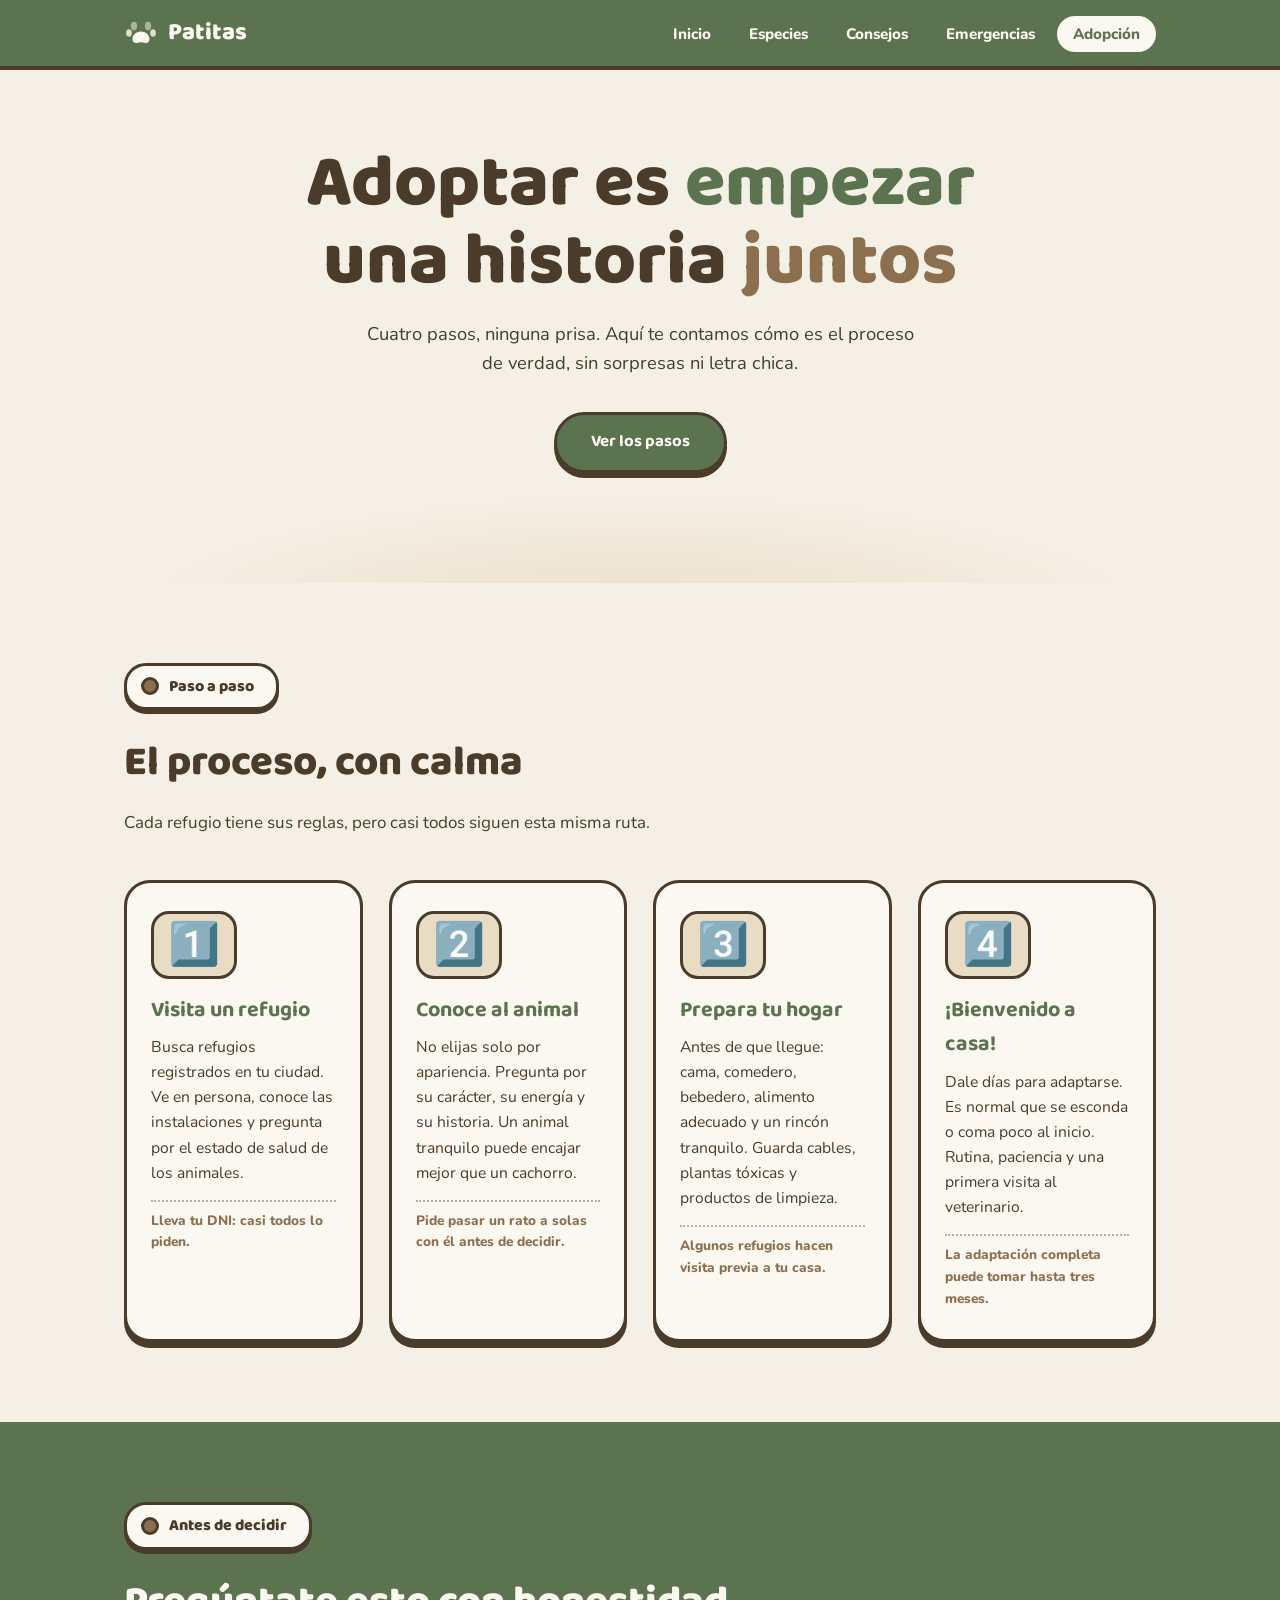
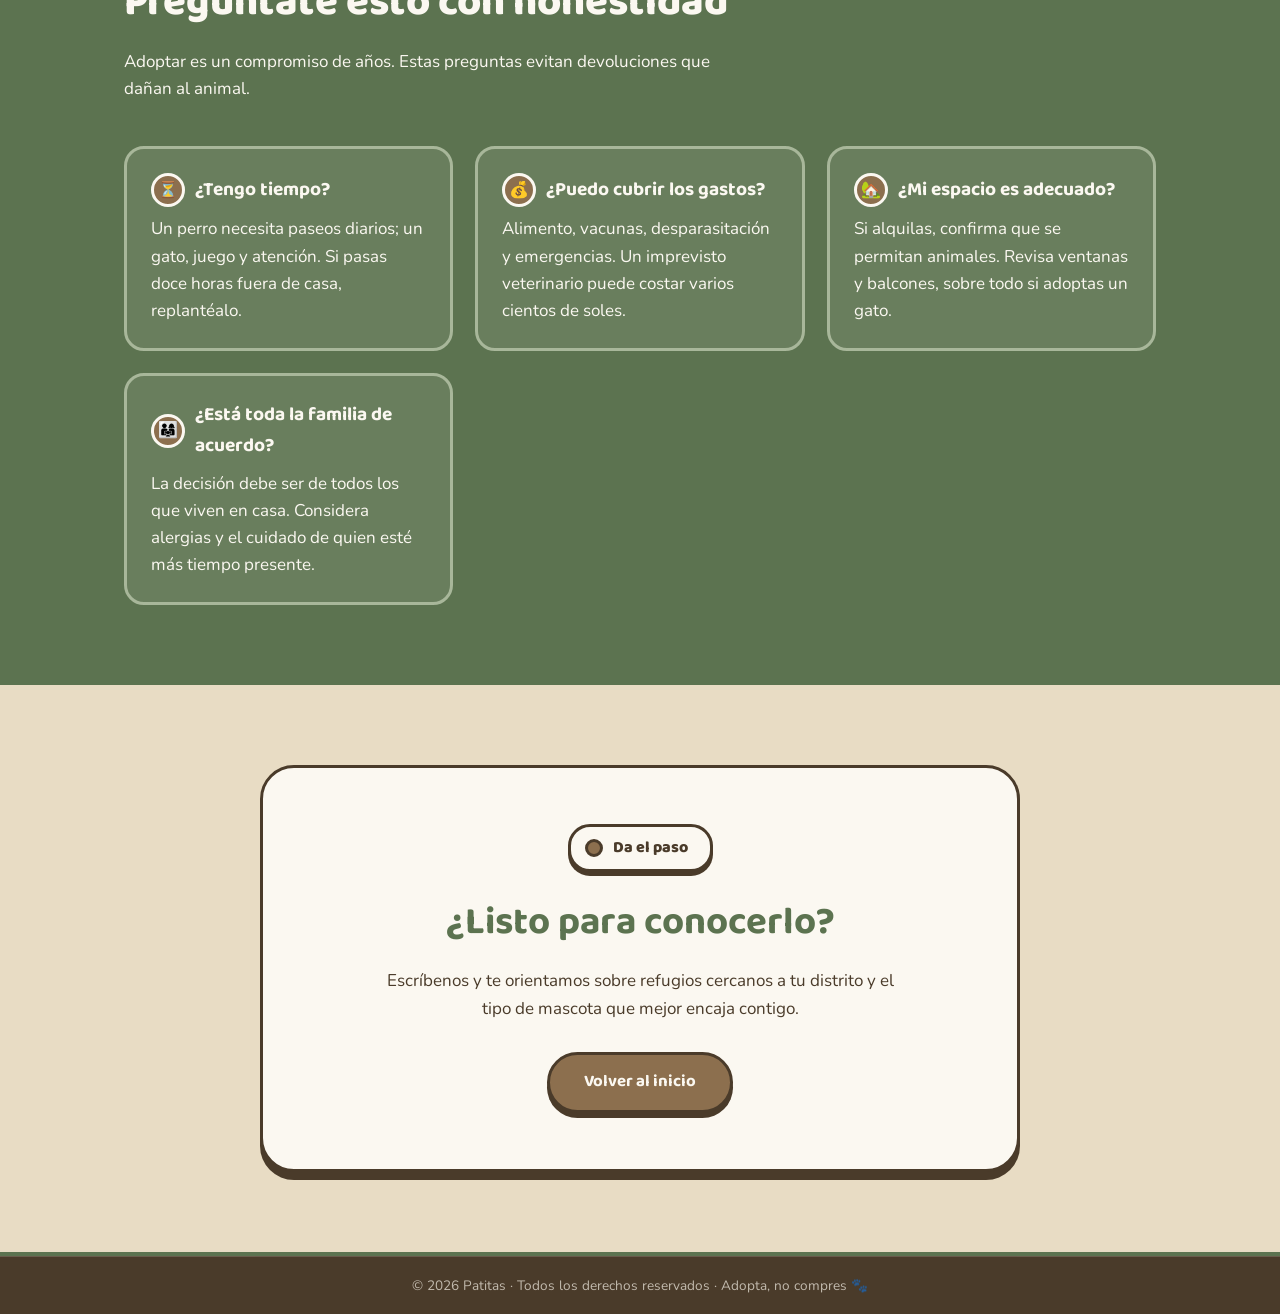
==== adopcion.html @ 48d46ee9 "feat: crear pagina de proceso de adopcion enlazada desde el inicio" ====
<!DOCTYPE html>
<html lang="es">
<head>
<meta charset="UTF-8">
<meta name="viewport" content="width=device-width, initial-scale=1.0">
<title>Cómo adoptar · Patitas</title>
<link rel="preconnect" href="https://fonts.googleapis.com">
<link rel="preconnect" href="https://fonts.gstatic.com" crossorigin>
<link href="https://fonts.googleapis.com/css2?family=Baloo+2:wght@500;700;800&family=Nunito:ital,wght@0,400;0,600;0,800;1,400&display=swap" rel="stylesheet">
<link rel="stylesheet" href="estilos.css">
</head>
<body>

<header>
  <nav class="nav" aria-label="Principal">
    <a class="logo" href="index.html">
      <svg viewBox="0 0 24 24" fill="none" aria-hidden="true">
        <ellipse cx="7" cy="7" rx="2.2" ry="3" fill="#A8B79A"/>
        <ellipse cx="17" cy="7" rx="2.2" ry="3" fill="#A8B79A"/>
        <ellipse cx="3.5" cy="12" rx="2" ry="2.6" fill="#E8DCC4"/>
        <ellipse cx="20.5" cy="12" rx="2" ry="2.6" fill="#E8DCC4"/>
        <path d="M12 11c3.5 0 6 2.6 6 5.4 0 2-1.6 3.1-3.3 2.6-1-.3-1.8-.5-2.7-.5s-1.7.2-2.7.5C7.6 19.5 6 18.4 6 16.4 6 13.6 8.5 11 12 11z" fill="#FBF8F1"/>
      </svg>
      Patitas
    </a>
    <ul>
      <li><a href="index.html#inicio">Inicio</a></li>
      <li><a href="index.html#especies">Especies</a></li>
      <li><a href="index.html#consejos">Consejos</a></li>
      <li><a href="index.html#emergencias">Emergencias</a></li>
      <li><a class="activo" href="adopcion.html">Adopción</a></li>
    </ul>
  </nav>
</header>

<main>

  <section class="hero">
    <h1>Adoptar es <span class="musgo">empezar</span> una historia <span class="tierra">juntos</span></h1>
    <p>Cuatro pasos, ninguna prisa. Aquí te contamos cómo es el proceso de verdad, sin sorpresas ni letra chica.</p>
    <a class="btn" href="#pasos">Ver los pasos</a>
  </section>

  <section id="pasos">
    <div class="contenedor">
      <span class="placa">Paso a paso</span>
      <h2 class="titulo-seccion">El proceso, con calma</h2>
      <p class="intro-seccion">Cada refugio tiene sus reglas, pero casi todos siguen esta misma ruta.</p>

      <div class="grid-especies">
        <article class="carta">
          <span class="emoji" aria-hidden="true">1️⃣</span>
          <h3>Visita un refugio</h3>
          <p>Busca refugios registrados en tu ciudad. Ve en persona, conoce las instalaciones y pregunta por el estado de salud de los animales.</p>
          <span class="dato">Lleva tu DNI: casi todos lo piden.</span>
        </article>

        <article class="carta">
          <span class="emoji" aria-hidden="true">2️⃣</span>
          <h3>Conoce al animal</h3>
          <p>No elijas solo por apariencia. Pregunta por su carácter, su energía y su historia. Un animal tranquilo puede encajar mejor que un cachorro.</p>
          <span class="dato">Pide pasar un rato a solas con él antes de decidir.</span>
        </article>

        <article class="carta">
          <span class="emoji" aria-hidden="true">3️⃣</span>
          <h3>Prepara tu hogar</h3>
          <p>Antes de que llegue: cama, comedero, bebedero, alimento adecuado y un rincón tranquilo. Guarda cables, plantas tóxicas y productos de limpieza.</p>
          <span class="dato">Algunos refugios hacen visita previa a tu casa.</span>
        </article>

        <article class="carta">
          <span class="emoji" aria-hidden="true">4️⃣</span>
          <h3>¡Bienvenido a casa!</h3>
          <p>Dale días para adaptarse. Es normal que se esconda o coma poco al inicio. Rutina, paciencia y una primera visita al veterinario.</p>
          <span class="dato">La adaptación completa puede tomar hasta tres meses.</span>
        </article>
      </div>
    </div>
  </section>

  <section class="fondo-musgo">
    <div class="contenedor">
      <span class="placa">Antes de decidir</span>
      <h2 class="titulo-seccion">Pregúntate esto con honestidad</h2>
      <p class="intro-seccion">Adoptar es un compromiso de años. Estas preguntas evitan devoluciones que dañan al animal.</p>

      <div class="lista-consejos">
        <article class="consejo">
          <h3><span class="icono" aria-hidden="true">⏳</span> ¿Tengo tiempo?</h3>
          <p>Un perro necesita paseos diarios; un gato, juego y atención. Si pasas doce horas fuera de casa, replantéalo.</p>
        </article>

        <article class="consejo">
          <h3><span class="icono" aria-hidden="true">💰</span> ¿Puedo cubrir los gastos?</h3>
          <p>Alimento, vacunas, desparasitación y emergencias. Un imprevisto veterinario puede costar varios cientos de soles.</p>
        </article>

        <article class="consejo">
          <h3><span class="icono" aria-hidden="true">🏡</span> ¿Mi espacio es adecuado?</h3>
          <p>Si alquilas, confirma que se permitan animales. Revisa ventanas y balcones, sobre todo si adoptas un gato.</p>
        </article>

        <article class="consejo">
          <h3><span class="icono" aria-hidden="true">👨‍👩‍👧</span> ¿Está toda la familia de acuerdo?</h3>
          <p>La decisión debe ser de todos los que viven en casa. Considera alergias y el cuidado de quien esté más tiempo presente.</p>
        </article>
      </div>
    </div>
  </section>

  <section class="adopcion">
    <div class="contenedor">
      <div class="caja-adopcion">
        <span class="placa">Da el paso</span>
        <h2>¿Listo para conocerlo?</h2>
        <p>Escríbenos y te orientamos sobre refugios cercanos a tu distrito y el tipo de mascota que mejor encaja contigo.</p>
        <a class="btn secundario" href="index.html#inicio">Volver al inicio</a>
      </div>
    </div>
  </section>

</main>

<footer>
  <div class="pie-legal">
    © 2026 Patitas · Todos los derechos reservados · Adopta, no compres 🐾
  </div>
</footer>

</body>
</html>
---- estilos.css ----
/* ============================================
   PATITAS · Hoja de estilos
   PALETA NATURAL
   Inspirada en tierra, bosque y arena:
   musgo, salvia, corteza, arena y lino.
   ============================================ */
:root{
  --lino:#F5F0E6;        /* fondo principal, papel natural */
  --arena:#E8DCC4;       /* fondo alterno, arena clara */
  --salvia:#A8B79A;      /* verde suave, detalles */
  --musgo:#5C7350;       /* verde bosque, acento principal */
  --corteza:#4A3B2A;     /* marrón oscuro, texto y bordes */
  --tierra:#8C6F4E;      /* marrón medio, acento cálido */
  --crema:#FBF8F1;       /* superficie de tarjetas */
  --radius-tag:22px;
}

*{margin:0;padding:0;box-sizing:border-box}

html{scroll-behavior:smooth}

body{
  font-family:'Nunito',sans-serif;
  background:var(--lino);
  color:var(--corteza);
  line-height:1.6;
  font-size:17px;
}

h1,h2,h3,.tag,.btn{font-family:'Baloo 2',cursive}

a{color:inherit}
a:focus-visible,button:focus-visible{
  outline:3px solid var(--tierra);
  outline-offset:3px;
  border-radius:6px;
}

.contenedor{max-width:1080px;margin:0 auto;padding:0 24px}

/* ============================================
   BARRA DE MENÚ
   ============================================ */
header{
  position:sticky;top:0;z-index:50;
  background:var(--musgo);
  border-bottom:4px solid var(--corteza);
}
.nav{
  display:flex;align-items:center;justify-content:space-between;
  flex-wrap:wrap;gap:10px;
  padding:14px 24px;max-width:1080px;margin:0 auto;
}
.logo{
  display:flex;align-items:center;gap:10px;
  font-family:'Baloo 2',cursive;font-weight:800;font-size:1.5rem;
  text-decoration:none;color:var(--crema);
}
.logo svg{width:34px;height:34px}
.nav ul{display:flex;gap:6px;list-style:none;flex-wrap:wrap}
.nav ul a{
  text-decoration:none;font-weight:800;font-size:.95rem;
  color:var(--crema);
  padding:8px 16px;border-radius:999px;
  transition:background .2s,color .2s;
}
.nav ul a:hover,
.nav ul a.activo{
  background:var(--crema);
  color:var(--musgo);
}

/* ============================================
   HERO
   ============================================ */
.hero{
  position:relative;
  padding:76px 24px 110px;
  text-align:center;
  background:
    radial-gradient(ellipse 60% 40% at 50% 110%, var(--arena) 0%, transparent 70%),
    var(--lino);
}
.hero h1{
  font-size:clamp(2.6rem,7vw,4.6rem);
  font-weight:800;line-height:1.05;
  max-width:780px;margin:0 auto 18px;
}
.hero h1 .musgo{color:var(--musgo)}
.hero h1 .tierra{color:var(--tierra)}
.hero p{
  max-width:560px;margin:0 auto 34px;
  font-size:1.15rem;
}
.btn{
  display:inline-block;
  background:var(--musgo);color:var(--crema);
  text-decoration:none;font-weight:700;font-size:1.05rem;
  padding:14px 34px;border-radius:999px;
  border:3px solid var(--corteza);
  box-shadow:0 5px 0 var(--corteza);
  transition:transform .15s, box-shadow .15s;
}
.btn:hover{transform:translateY(3px);box-shadow:0 2px 0 var(--corteza)}
.btn.secundario{background:var(--tierra)}

/* Franja de huellas */
.huellas{
  background:var(--corteza);
  color:var(--arena);
  padding:10px 0;
  font-family:'Baloo 2',cursive;font-weight:700;
  letter-spacing:.12em;
  white-space:nowrap;overflow:hidden;
}
.huellas span{display:inline-block;padding-left:100%;animation:marquesina 28s linear infinite}
@keyframes marquesina{to{transform:translateX(-100%)}}
@media (prefers-reduced-motion:reduce){
  .huellas span{animation:none;padding-left:0}
  html{scroll-behavior:auto}
}

/* ---------- Placa de sección ---------- */
.placa{
  position:relative;z-index:1;
  display:inline-flex;align-items:center;gap:10px;
  background:var(--crema);
  border:3px solid var(--corteza);
  border-radius:var(--radius-tag);
  padding:8px 22px 8px 14px;
  font-family:'Baloo 2',cursive;font-weight:800;font-size:1rem;
  color:var(--corteza);
  box-shadow:0 4px 0 var(--corteza);
  margin-bottom:20px;
}
.placa::before{
  content:"";
  width:12px;height:12px;border-radius:50%;
  border:3px solid var(--corteza);
  background:var(--tierra);
}

section{padding:80px 0}
.titulo-seccion{
  font-size:clamp(1.9rem,4vw,2.6rem);
  font-weight:800;margin-bottom:12px;
}
.intro-seccion{max-width:600px;margin-bottom:44px}

/* ============================================
   TARJETAS DE ESPECIES
   ============================================ */
.grid-especies{
  display:grid;grid-template-columns:repeat(auto-fit,minmax(230px,1fr));
  gap:26px;position:relative;z-index:1;
}
.carta{
  background:var(--crema);
  border:3px solid var(--corteza);
  border-radius:26px;
  padding:28px 24px;
  box-shadow:0 6px 0 var(--corteza);
  transition:transform .15s;
}
.carta:hover{transform:translateY(-4px)}
.carta .emoji{
  font-size:2.6rem;line-height:1;
  display:inline-block;margin-bottom:14px;
  background:var(--arena);
  border:3px solid var(--corteza);
  border-radius:18px;padding:10px 14px;
}
.carta h3{font-size:1.35rem;margin-bottom:8px;color:var(--musgo)}
.carta p{font-size:.98rem}
.carta .dato{
  margin-top:14px;display:inline-block;
  font-weight:800;font-size:.85rem;
  color:var(--tierra);
  border-top:2px dotted var(--salvia);
  padding-top:8px;
}

/* ============================================
   CONSEJOS (fondo verde musgo)
   ============================================ */
.fondo-musgo{background:var(--musgo);color:var(--crema)}
.lista-consejos{
  display:grid;grid-template-columns:repeat(auto-fit,minmax(280px,1fr));
  gap:22px;position:relative;z-index:1;
}
.consejo{
  background:rgba(251,248,241,.08);
  border:3px solid var(--salvia);
  border-radius:20px;
  padding:24px;
}
.consejo h3{
  display:flex;align-items:center;gap:10px;
  font-size:1.2rem;margin-bottom:8px;
}
.consejo h3 .icono{
  background:var(--tierra);
  border-radius:50%;
  width:34px;height:34px;flex:0 0 34px;
  display:grid;place-items:center;
  border:3px solid var(--crema);
  font-size:1rem;
}

/* ============================================
   ADOPCIÓN (fondo arena)
   ============================================ */
.adopcion{
  text-align:center;
  background:var(--arena);
}
.caja-adopcion{
  position:relative;z-index:1;
  background:var(--crema);
  border:3px solid var(--corteza);
  border-radius:34px;
  box-shadow:0 8px 0 var(--corteza);
  padding:56px 32px;
  max-width:760px;margin:0 auto;
}
.caja-adopcion h2{font-size:clamp(1.8rem,4vw,2.4rem);margin-bottom:14px;color:var(--musgo)}
.caja-adopcion p{max-width:520px;margin:0 auto 30px}
.pasos{
  display:flex;justify-content:center;gap:18px;flex-wrap:wrap;
  margin-bottom:34px;
}
.paso{
  background:var(--lino);
  border:2px dotted var(--corteza);
  border-radius:999px;
  padding:8px 18px;
  font-weight:800;font-size:.9rem;
}

/* ============================================
   PIE DE PÁGINA
   ============================================ */
footer{
  background:var(--corteza);color:var(--lino);
  border-top:4px solid var(--musgo);
}
.pie{
  max-width:1080px;margin:0 auto;
  padding:52px 24px 28px;
  display:grid;
  grid-template-columns:repeat(auto-fit,minmax(220px,1fr));
  gap:36px;
}
.pie .logo{color:var(--lino);margin-bottom:12px}
.pie p{font-size:.92rem;opacity:.85;max-width:280px}
.pie h4{
  font-family:'Baloo 2',cursive;font-weight:800;
  font-size:1.05rem;margin-bottom:14px;
  color:var(--salvia);
}
.pie ul{list-style:none}
.pie ul li{margin-bottom:10px}
.pie ul a{
  text-decoration:none;font-size:.95rem;opacity:.85;
  transition:opacity .2s;
}
.pie ul a:hover{opacity:1;text-decoration:underline}
.pie .contacto li{
  display:flex;align-items:center;gap:8px;
  font-size:.95rem;opacity:.85;
}
.pie-legal{
  border-top:1px solid rgba(245,240,230,.25);
  text-align:center;
  padding:18px 24px;
  font-size:.85rem;opacity:.7;
}


/* ============================================
   EMERGENCIAS
   Reutiliza .carta con acento tierra
   ============================================ */
.emergencias{background:var(--lino)}
.emergencia{border-left:10px solid var(--tierra)}
.emergencia h3{color:var(--tierra)}
.emergencia .emoji{background:var(--lino)}
.aviso{
  position:relative;z-index:1;
  margin-top:36px;
  background:var(--musgo);
  color:var(--crema);
  border:3px solid var(--corteza);
  border-radius:var(--radius-tag);
  box-shadow:0 5px 0 var(--corteza);
  padding:16px 24px;
  font-weight:700;
  text-align:center;
}
/* ============================================
   RESPONSIVE
   ============================================ */
@media (max-width:640px){
  .nav{justify-content:center}
  .nav ul{justify-content:center}
  .hero{padding:52px 20px 80px}
  section{padding:60px 0}
}
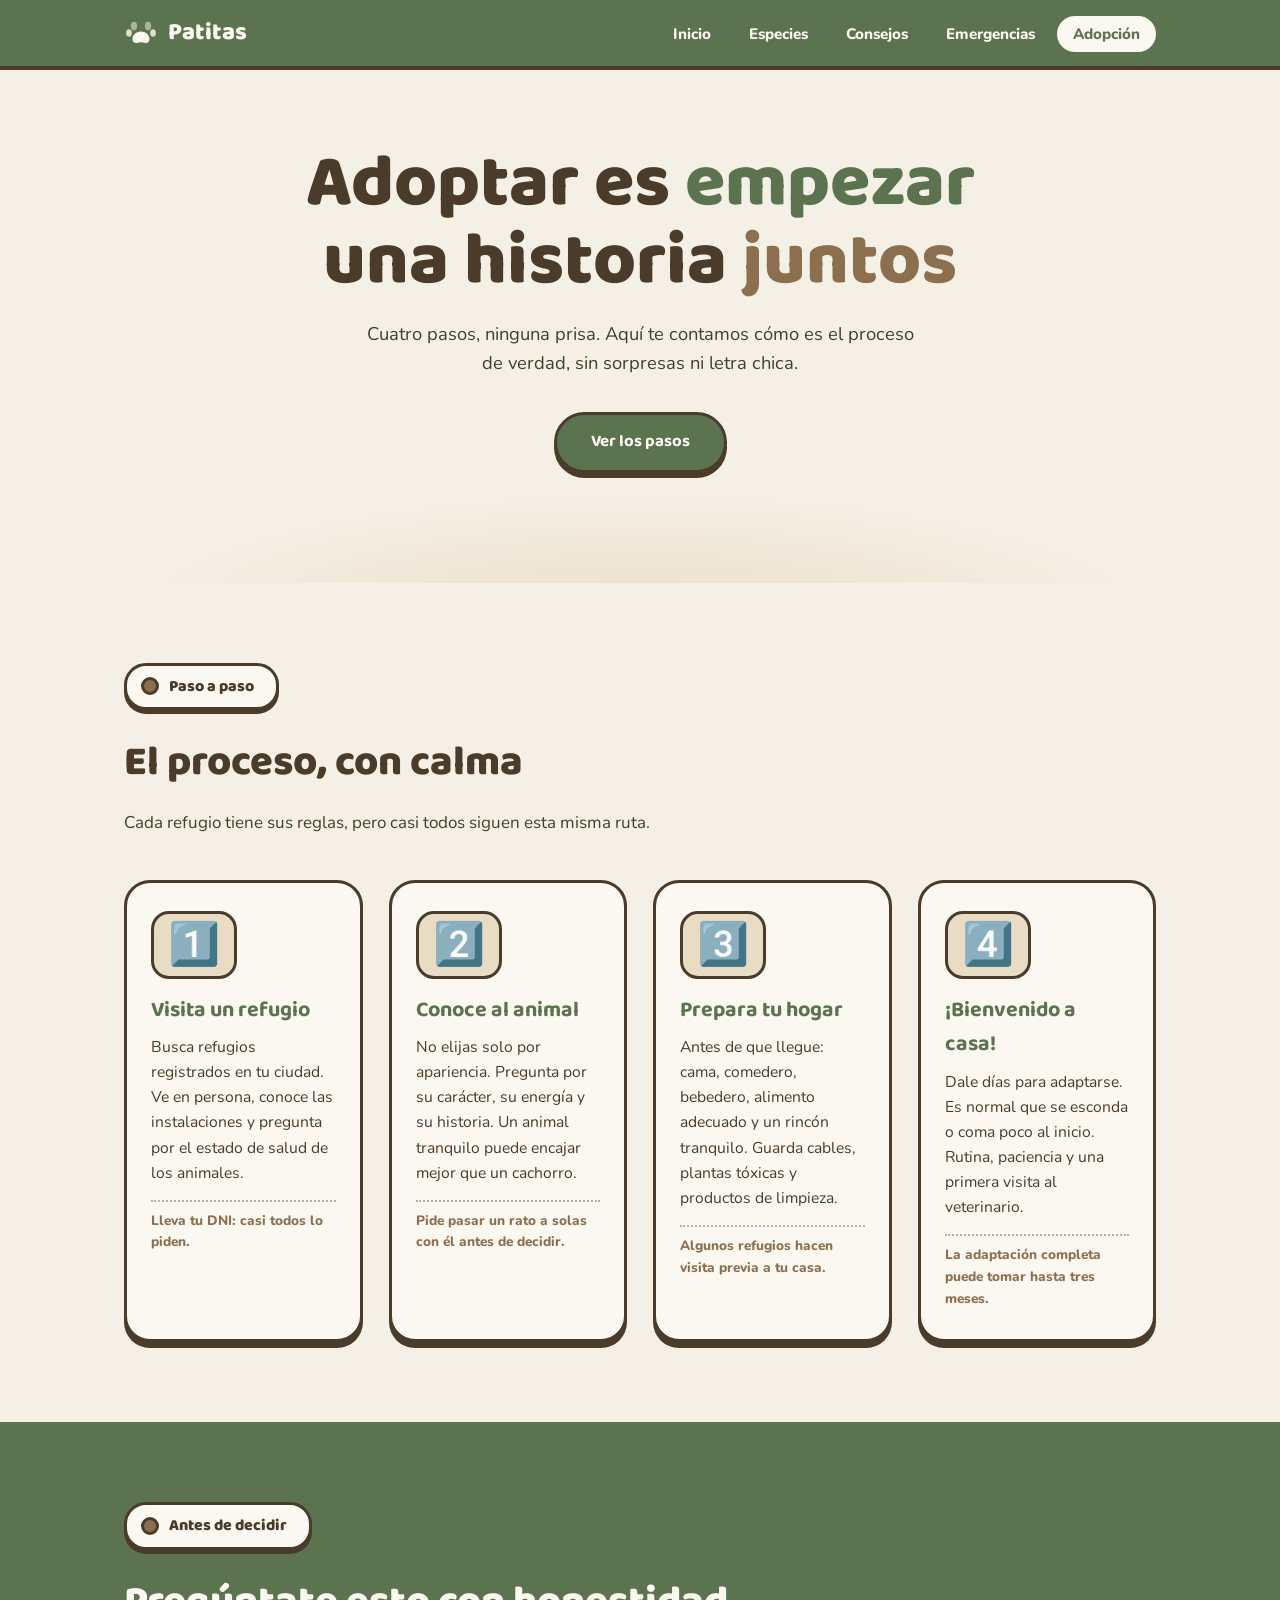
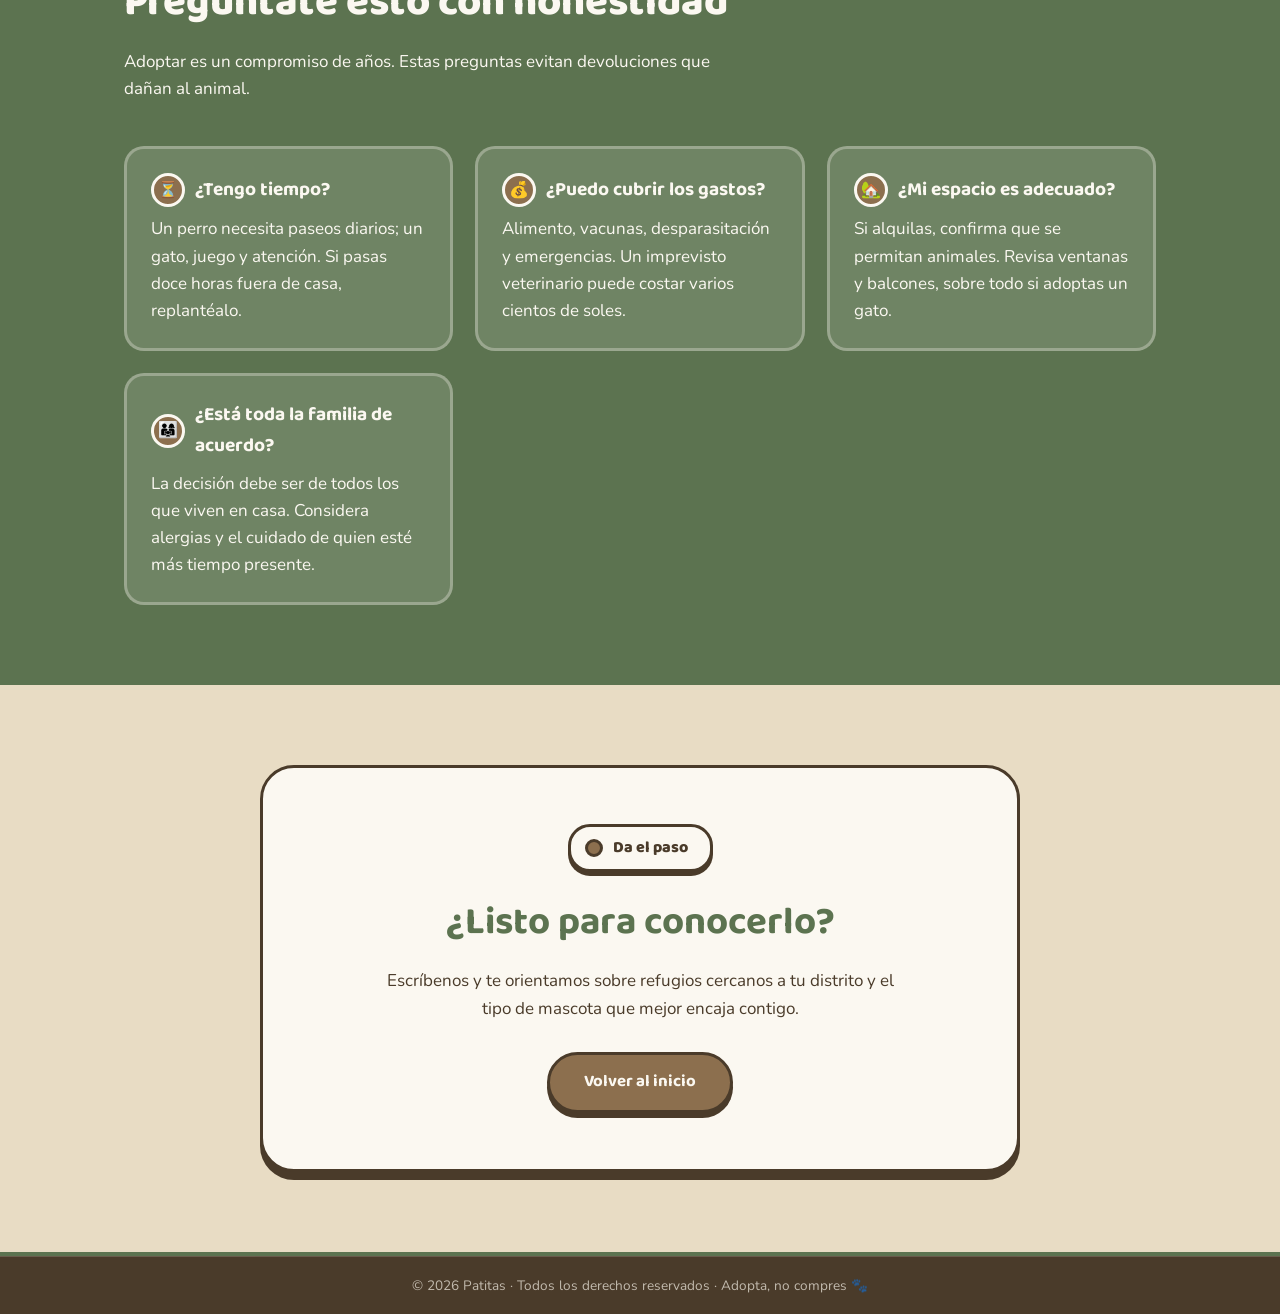
==== commit aa911d12: "La mejora de yair" ====
--- a/adopcion.html
+++ b/adopcion.html
@@ -3,6 +3,8 @@
 <head>
 <meta charset="UTF-8">
 <meta name="viewport" content="width=device-width, initial-scale=1.0">
+<meta name="description" content="Conoce los pasos reales para adoptar a tu nueva mascota. En Patitas te guiamos en todo el proceso de adopción, sin prisas.">
+<meta name="theme-color" content="#5C7350">
 <title>Cómo adoptar · Patitas</title>
 <link rel="preconnect" href="https://fonts.googleapis.com">
 <link rel="preconnect" href="https://fonts.gstatic.com" crossorigin>
@@ -12,8 +14,8 @@
 <body>
 
 <header>
-  <nav class="nav" aria-label="Principal">
-    <a class="logo" href="index.html">
+  <nav class="nav" aria-label="Navegación Principal">
+    <a class="logo" href="index.html" aria-label="Volver al inicio de Patitas">
       <svg viewBox="0 0 24 24" fill="none" aria-hidden="true">
         <ellipse cx="7" cy="7" rx="2.2" ry="3" fill="#A8B79A"/>
         <ellipse cx="17" cy="7" rx="2.2" ry="3" fill="#A8B79A"/>
--- a/estilos.css
+++ b/estilos.css
@@ -1,308 +1,317 @@
 /* ============================================
    PATITAS · Hoja de estilos
    PALETA NATURAL
-   Inspirada en tierra, bosque y arena:
-   musgo, salvia, corteza, arena y lino.
-   ============================================ */
-:root{
-  --lino:#F5F0E6;        /* fondo principal, papel natural */
-  --arena:#E8DCC4;       /* fondo alterno, arena clara */
-  --salvia:#A8B79A;      /* verde suave, detalles */
-  --musgo:#5C7350;       /* verde bosque, acento principal */
-  --corteza:#4A3B2A;     /* marrón oscuro, texto y bordes */
-  --tierra:#8C6F4E;      /* marrón medio, acento cálido */
-  --crema:#FBF8F1;       /* superficie de tarjetas */
-  --radius-tag:22px;
-}
-
-*{margin:0;padding:0;box-sizing:border-box}
-
-html{scroll-behavior:smooth}
-
-body{
-  font-family:'Nunito',sans-serif;
-  background:var(--lino);
-  color:var(--corteza);
-  line-height:1.6;
-  font-size:17px;
-}
-
-h1,h2,h3,.tag,.btn{font-family:'Baloo 2',cursive}
-
-a{color:inherit}
-a:focus-visible,button:focus-visible{
-  outline:3px solid var(--tierra);
-  outline-offset:3px;
-  border-radius:6px;
-}
-
-.contenedor{max-width:1080px;margin:0 auto;padding:0 24px}
+   ============================================ */
+:root {
+  --lino: #F5F0E6;        
+  --arena: #E8DCC4;       
+  --salvia: #A8B79A;      
+  --musgo: #5C7350;       
+  --corteza: #4A3B2A;     
+  --tierra: #8C6F4E;      
+  --crema: #FBF8F1;       
+  --radius-tag: 22px;
+}
+
+/* ============================================
+   🔥 NUEVO: MODO OSCURO AUTOMÁTICO
+   ============================================ */
+@media (prefers-color-scheme: dark) {
+  :root {
+    --lino: #1C1A17;        /* Fondo principal oscuro */
+    --arena: #2A2621;       /* Fondo alterno oscuro */
+    --salvia: #68755D;      /* Verde suave atenuado */
+    --musgo: #7A966B;       /* Verde bosque más brillante para legibilidad */
+    --corteza: #E8DCC4;     /* Texto claro (invirtiendo la corteza original) */
+    --tierra: #B89771;      /* Marrón claro cálido */
+    --crema: #24211D;       /* Superficie de tarjetas oscura */
+  }
+}
+
+* { margin: 0; padding: 0; box-sizing: border-box; }
+
+html { 
+  scroll-behavior: smooth; 
+  /* 🔥 NUEVO: Evita que el menú sticky tape los títulos al hacer clic en los enlaces */
+  scroll-padding-top: 80px; 
+}
+
+body {
+  font-family: 'Nunito', sans-serif;
+  background: var(--lino);
+  color: var(--corteza);
+  line-height: 1.6;
+  font-size: 17px;
+  transition: background 0.3s ease, color 0.3s ease; /* Transición suave para modo oscuro */
+}
+
+h1, h2, h3, .tag, .btn { font-family: 'Baloo 2', cursive; }
+
+a { color: inherit; }
+a:focus-visible, button:focus-visible {
+  outline: 3px solid var(--tierra);
+  outline-offset: 3px;
+  border-radius: 6px;
+}
+
+.contenedor { max-width: 1080px; margin: 0 auto; padding: 0 24px; }
 
 /* ============================================
    BARRA DE MENÚ
    ============================================ */
-header{
-  position:sticky;top:0;z-index:50;
-  background:var(--musgo);
-  border-bottom:4px solid var(--corteza);
-}
-.nav{
-  display:flex;align-items:center;justify-content:space-between;
-  flex-wrap:wrap;gap:10px;
-  padding:14px 24px;max-width:1080px;margin:0 auto;
-}
-.logo{
-  display:flex;align-items:center;gap:10px;
-  font-family:'Baloo 2',cursive;font-weight:800;font-size:1.5rem;
-  text-decoration:none;color:var(--crema);
-}
-.logo svg{width:34px;height:34px}
-.nav ul{display:flex;gap:6px;list-style:none;flex-wrap:wrap}
-.nav ul a{
-  text-decoration:none;font-weight:800;font-size:.95rem;
-  color:var(--crema);
-  padding:8px 16px;border-radius:999px;
-  transition:background .2s,color .2s;
+header {
+  position: sticky; top: 0; z-index: 50;
+  background: var(--musgo);
+  border-bottom: 4px solid var(--corteza);
+}
+.nav {
+  display: flex; align-items: center; justify-content: space-between;
+  flex-wrap: wrap; gap: 10px;
+  padding: 14px 24px; max-width: 1080px; margin: 0 auto;
+}
+.logo {
+  display: flex; align-items: center; gap: 10px;
+  font-family: 'Baloo 2', cursive; font-weight: 800; font-size: 1.5rem;
+  text-decoration: none; color: #FBF8F1; /* Mantenemos color fijo en el header oscuro */
+}
+.logo svg { width: 34px; height: 34px; }
+.nav ul { display: flex; gap: 6px; list-style: none; flex-wrap: wrap; }
+.nav ul a {
+  text-decoration: none; font-weight: 800; font-size: .95rem;
+  color: #FBF8F1;
+  padding: 8px 16px; border-radius: 999px;
+  transition: background .2s, color .2s;
 }
 .nav ul a:hover,
-.nav ul a.activo{
-  background:var(--crema);
-  color:var(--musgo);
+.nav ul a.activo {
+  background: #FBF8F1;
+  color: var(--musgo);
 }
 
 /* ============================================
    HERO
    ============================================ */
-.hero{
-  position:relative;
-  padding:76px 24px 110px;
-  text-align:center;
-  background:
-    radial-gradient(ellipse 60% 40% at 50% 110%, var(--arena) 0%, transparent 70%),
-    var(--lino);
-}
-.hero h1{
-  font-size:clamp(2.6rem,7vw,4.6rem);
-  font-weight:800;line-height:1.05;
-  max-width:780px;margin:0 auto 18px;
-}
-.hero h1 .musgo{color:var(--musgo)}
-.hero h1 .tierra{color:var(--tierra)}
-.hero p{
-  max-width:560px;margin:0 auto 34px;
-  font-size:1.15rem;
-}
-.btn{
-  display:inline-block;
-  background:var(--musgo);color:var(--crema);
-  text-decoration:none;font-weight:700;font-size:1.05rem;
-  padding:14px 34px;border-radius:999px;
-  border:3px solid var(--corteza);
-  box-shadow:0 5px 0 var(--corteza);
-  transition:transform .15s, box-shadow .15s;
-}
-.btn:hover{transform:translateY(3px);box-shadow:0 2px 0 var(--corteza)}
-.btn.secundario{background:var(--tierra)}
+.hero {
+  position: relative;
+  padding: 76px 24px 110px;
+  text-align: center;
+  background: radial-gradient(ellipse 60% 40% at 50% 110%, var(--arena) 0%, transparent 70%), var(--lino);
+}
+.hero h1 {
+  font-size: clamp(2.6rem, 7vw, 4.6rem);
+  font-weight: 800; line-height: 1.05;
+  max-width: 780px; margin: 0 auto 18px;
+}
+.hero h1 .musgo { color: var(--musgo); }
+.hero h1 .tierra { color: var(--tierra); }
+.hero p {
+  max-width: 560px; margin: 0 auto 34px;
+  font-size: 1.15rem;
+}
+.btn {
+  display: inline-block;
+  background: var(--musgo); color: #FBF8F1;
+  text-decoration: none; font-weight: 700; font-size: 1.05rem;
+  padding: 14px 34px; border-radius: 999px;
+  border: 3px solid var(--corteza);
+  box-shadow: 0 5px 0 var(--corteza);
+  transition: transform .15s, box-shadow .15s;
+}
+.btn:hover { transform: translateY(3px); box-shadow: 0 2px 0 var(--corteza); }
+.btn.secundario { background: var(--tierra); }
 
 /* Franja de huellas */
-.huellas{
-  background:var(--corteza);
-  color:var(--arena);
-  padding:10px 0;
-  font-family:'Baloo 2',cursive;font-weight:700;
-  letter-spacing:.12em;
-  white-space:nowrap;overflow:hidden;
-}
-.huellas span{display:inline-block;padding-left:100%;animation:marquesina 28s linear infinite}
-@keyframes marquesina{to{transform:translateX(-100%)}}
-@media (prefers-reduced-motion:reduce){
-  .huellas span{animation:none;padding-left:0}
-  html{scroll-behavior:auto}
+.huellas {
+  background: var(--corteza);
+  color: var(--arena);
+  padding: 10px 0;
+  font-family: 'Baloo 2', cursive; font-weight: 700;
+  letter-spacing: .12em;
+  white-space: nowrap; overflow: hidden;
+}
+.huellas span { display: inline-block; padding-left: 100%; animation: marquesina 28s linear infinite; }
+@keyframes marquesina { to { transform: translateX(-100%); } }
+@media (prefers-reduced-motion: reduce) {
+  .huellas span { animation: none; padding-left: 0; }
+  html { scroll-behavior: auto; }
 }
 
 /* ---------- Placa de sección ---------- */
-.placa{
-  position:relative;z-index:1;
-  display:inline-flex;align-items:center;gap:10px;
-  background:var(--crema);
-  border:3px solid var(--corteza);
-  border-radius:var(--radius-tag);
-  padding:8px 22px 8px 14px;
-  font-family:'Baloo 2',cursive;font-weight:800;font-size:1rem;
-  color:var(--corteza);
-  box-shadow:0 4px 0 var(--corteza);
-  margin-bottom:20px;
-}
-.placa::before{
-  content:"";
-  width:12px;height:12px;border-radius:50%;
-  border:3px solid var(--corteza);
-  background:var(--tierra);
-}
-
-section{padding:80px 0}
-.titulo-seccion{
-  font-size:clamp(1.9rem,4vw,2.6rem);
-  font-weight:800;margin-bottom:12px;
-}
-.intro-seccion{max-width:600px;margin-bottom:44px}
+.placa {
+  position: relative; z-index: 1;
+  display: inline-flex; align-items: center; gap: 10px;
+  background: var(--crema);
+  border: 3px solid var(--corteza);
+  border-radius: var(--radius-tag);
+  padding: 8px 22px 8px 14px;
+  font-family: 'Baloo 2', cursive; font-weight: 800; font-size: 1rem;
+  color: var(--corteza);
+  box-shadow: 0 4px 0 var(--corteza);
+  margin-bottom: 20px;
+}
+.placa::before {
+  content: "";
+  width: 12px; height: 12px; border-radius: 50%;
+  border: 3px solid var(--corteza);
+  background: var(--tierra);
+}
+
+section { padding: 80px 0; }
+.titulo-seccion { font-size: clamp(1.9rem, 4vw, 2.6rem); font-weight: 800; margin-bottom: 12px; }
+.intro-seccion { max-width: 600px; margin-bottom: 44px; }
 
 /* ============================================
    TARJETAS DE ESPECIES
    ============================================ */
-.grid-especies{
-  display:grid;grid-template-columns:repeat(auto-fit,minmax(230px,1fr));
-  gap:26px;position:relative;z-index:1;
-}
-.carta{
-  background:var(--crema);
-  border:3px solid var(--corteza);
-  border-radius:26px;
-  padding:28px 24px;
-  box-shadow:0 6px 0 var(--corteza);
-  transition:transform .15s;
-}
-.carta:hover{transform:translateY(-4px)}
-.carta .emoji{
-  font-size:2.6rem;line-height:1;
-  display:inline-block;margin-bottom:14px;
-  background:var(--arena);
-  border:3px solid var(--corteza);
-  border-radius:18px;padding:10px 14px;
-}
-.carta h3{font-size:1.35rem;margin-bottom:8px;color:var(--musgo)}
-.carta p{font-size:.98rem}
-.carta .dato{
-  margin-top:14px;display:inline-block;
-  font-weight:800;font-size:.85rem;
-  color:var(--tierra);
-  border-top:2px dotted var(--salvia);
-  padding-top:8px;
+.grid-especies {
+  display: grid; grid-template-columns: repeat(auto-fit, minmax(230px, 1fr));
+  gap: 26px; position: relative; z-index: 1;
+}
+.carta {
+  background: var(--crema);
+  border: 3px solid var(--corteza);
+  border-radius: 26px;
+  padding: 28px 24px;
+  box-shadow: 0 6px 0 var(--corteza);
+  transition: transform .15s;
+}
+.carta:hover { transform: translateY(-4px); }
+.carta .emoji {
+  font-size: 2.6rem; line-height: 1;
+  display: inline-block; margin-bottom: 14px;
+  background: var(--arena);
+  border: 3px solid var(--corteza);
+  border-radius: 18px; padding: 10px 14px;
+}
+.carta h3 { font-size: 1.35rem; margin-bottom: 8px; color: var(--musgo); }
+.carta p { font-size: .98rem; }
+.carta .dato {
+  margin-top: 14px; display: inline-block;
+  font-weight: 800; font-size: .85rem;
+  color: var(--tierra);
+  border-top: 2px dotted var(--salvia);
+  padding-top: 8px;
 }
 
 /* ============================================
    CONSEJOS (fondo verde musgo)
    ============================================ */
-.fondo-musgo{background:var(--musgo);color:var(--crema)}
-.lista-consejos{
-  display:grid;grid-template-columns:repeat(auto-fit,minmax(280px,1fr));
-  gap:22px;position:relative;z-index:1;
-}
-.consejo{
-  background:rgba(251,248,241,.08);
-  border:3px solid var(--salvia);
-  border-radius:20px;
-  padding:24px;
-}
-.consejo h3{
-  display:flex;align-items:center;gap:10px;
-  font-size:1.2rem;margin-bottom:8px;
-}
-.consejo h3 .icono{
-  background:var(--tierra);
-  border-radius:50%;
-  width:34px;height:34px;flex:0 0 34px;
-  display:grid;place-items:center;
-  border:3px solid var(--crema);
-  font-size:1rem;
+.fondo-musgo { background: var(--musgo); color: #FBF8F1; } /* Forzado claro para legibilidad */
+.lista-consejos {
+  display: grid; grid-template-columns: repeat(auto-fit, minmax(280px, 1fr));
+  gap: 22px; position: relative; z-index: 1;
+}
+.consejo {
+  background: rgba(251, 248, 241, .12);
+  border: 3px solid rgba(251, 248, 241, .3);
+  border-radius: 20px;
+  padding: 24px;
+}
+.consejo h3 {
+  display: flex; align-items: center; gap: 10px;
+  font-size: 1.2rem; margin-bottom: 8px;
+}
+.consejo h3 .icono {
+  background: var(--tierra);
+  border-radius: 50%;
+  width: 34px; height: 34px; flex: 0 0 34px;
+  display: grid; place-items: center;
+  border: 3px solid #FBF8F1;
+  font-size: 1rem;
 }
 
 /* ============================================
    ADOPCIÓN (fondo arena)
    ============================================ */
-.adopcion{
-  text-align:center;
-  background:var(--arena);
-}
-.caja-adopcion{
-  position:relative;z-index:1;
-  background:var(--crema);
-  border:3px solid var(--corteza);
-  border-radius:34px;
-  box-shadow:0 8px 0 var(--corteza);
-  padding:56px 32px;
-  max-width:760px;margin:0 auto;
-}
-.caja-adopcion h2{font-size:clamp(1.8rem,4vw,2.4rem);margin-bottom:14px;color:var(--musgo)}
-.caja-adopcion p{max-width:520px;margin:0 auto 30px}
-.pasos{
-  display:flex;justify-content:center;gap:18px;flex-wrap:wrap;
-  margin-bottom:34px;
-}
-.paso{
-  background:var(--lino);
-  border:2px dotted var(--corteza);
-  border-radius:999px;
-  padding:8px 18px;
-  font-weight:800;font-size:.9rem;
+.adopcion { text-align: center; background: var(--arena); }
+.caja-adopcion {
+  position: relative; z-index: 1;
+  background: var(--crema);
+  border: 3px solid var(--corteza);
+  border-radius: 34px;
+  box-shadow: 0 8px 0 var(--corteza);
+  padding: 56px 32px;
+  max-width: 760px; margin: 0 auto;
+}
+.caja-adopcion h2 { font-size: clamp(1.8rem, 4vw, 2.4rem); margin-bottom: 14px; color: var(--musgo); }
+.caja-adopcion p { max-width: 520px; margin: 0 auto 30px; }
+.pasos {
+  display: flex; justify-content: center; gap: 18px; flex-wrap: wrap;
+  margin-bottom: 34px;
+}
+.paso {
+  background: var(--lino);
+  border: 2px dotted var(--corteza);
+  border-radius: 999px;
+  padding: 8px 18px;
+  font-weight: 800; font-size: .9rem;
 }
 
 /* ============================================
    PIE DE PÁGINA
    ============================================ */
-footer{
-  background:var(--corteza);color:var(--lino);
-  border-top:4px solid var(--musgo);
-}
-.pie{
-  max-width:1080px;margin:0 auto;
-  padding:52px 24px 28px;
-  display:grid;
-  grid-template-columns:repeat(auto-fit,minmax(220px,1fr));
-  gap:36px;
-}
-.pie .logo{color:var(--lino);margin-bottom:12px}
-.pie p{font-size:.92rem;opacity:.85;max-width:280px}
-.pie h4{
-  font-family:'Baloo 2',cursive;font-weight:800;
-  font-size:1.05rem;margin-bottom:14px;
-  color:var(--salvia);
-}
-.pie ul{list-style:none}
-.pie ul li{margin-bottom:10px}
-.pie ul a{
-  text-decoration:none;font-size:.95rem;opacity:.85;
-  transition:opacity .2s;
-}
-.pie ul a:hover{opacity:1;text-decoration:underline}
-.pie .contacto li{
-  display:flex;align-items:center;gap:8px;
-  font-size:.95rem;opacity:.85;
-}
-.pie-legal{
-  border-top:1px solid rgba(245,240,230,.25);
-  text-align:center;
-  padding:18px 24px;
-  font-size:.85rem;opacity:.7;
-}
-
+footer {
+  background: var(--corteza); color: var(--lino); /* Color invertido base */
+  border-top: 4px solid var(--musgo);
+}
+.pie {
+  max-width: 1080px; margin: 0 auto;
+  padding: 52px 24px 28px;
+  display: grid;
+  grid-template-columns: repeat(auto-fit, minmax(220px, 1fr));
+  gap: 36px;
+}
+.pie .logo { color: var(--lino); margin-bottom: 12px; }
+.pie p { font-size: .92rem; opacity: .85; max-width: 280px; }
+.pie h4 {
+  font-family: 'Baloo 2', cursive; font-weight: 800;
+  font-size: 1.05rem; margin-bottom: 14px;
+  color: var(--salvia);
+}
+.pie ul { list-style: none; }
+.pie ul li { margin-bottom: 10px; }
+.pie ul a {
+  text-decoration: none; font-size: .95rem; opacity: .85;
+  transition: opacity .2s;
+}
+.pie ul a:hover { opacity: 1; text-decoration: underline; }
+.pie .contacto li {
+  display: flex; align-items: center; gap: 8px;
+  font-size: .95rem; opacity: .85;
+}
+.pie-legal {
+  border-top: 1px solid rgba(245, 240, 230, .25);
+  text-align: center;
+  padding: 18px 24px;
+  font-size: .85rem; opacity: .7;
+}
 
 /* ============================================
    EMERGENCIAS
-   Reutiliza .carta con acento tierra
-   ============================================ */
-.emergencias{background:var(--lino)}
-.emergencia{border-left:10px solid var(--tierra)}
-.emergencia h3{color:var(--tierra)}
-.emergencia .emoji{background:var(--lino)}
-.aviso{
-  position:relative;z-index:1;
-  margin-top:36px;
-  background:var(--musgo);
-  color:var(--crema);
-  border:3px solid var(--corteza);
-  border-radius:var(--radius-tag);
-  box-shadow:0 5px 0 var(--corteza);
-  padding:16px 24px;
-  font-weight:700;
-  text-align:center;
-}
+   ============================================ */
+.emergencias { background: var(--lino); }
+.emergencia { border-left: 10px solid var(--tierra); }
+.emergencia h3 { color: var(--tierra); }
+.emergencia .emoji { background: var(--lino); }
+.aviso {
+  position: relative; z-index: 1;
+  margin-top: 36px;
+  background: var(--musgo);
+  color: #FBF8F1;
+  border: 3px solid var(--corteza);
+  border-radius: var(--radius-tag);
+  box-shadow: 0 5px 0 var(--corteza);
+  padding: 16px 24px;
+  font-weight: 700;
+  text-align: center;
+}
+
 /* ============================================
    RESPONSIVE
    ============================================ */
-@media (max-width:640px){
-  .nav{justify-content:center}
-  .nav ul{justify-content:center}
-  .hero{padding:52px 20px 80px}
-  section{padding:60px 0}
+@media (max-width: 640px) {
+  .nav { justify-content: center; }
+  .nav ul { justify-content: center; }
+  .hero { padding: 52px 20px 80px; }
+  section { padding: 60px 0; }
 }
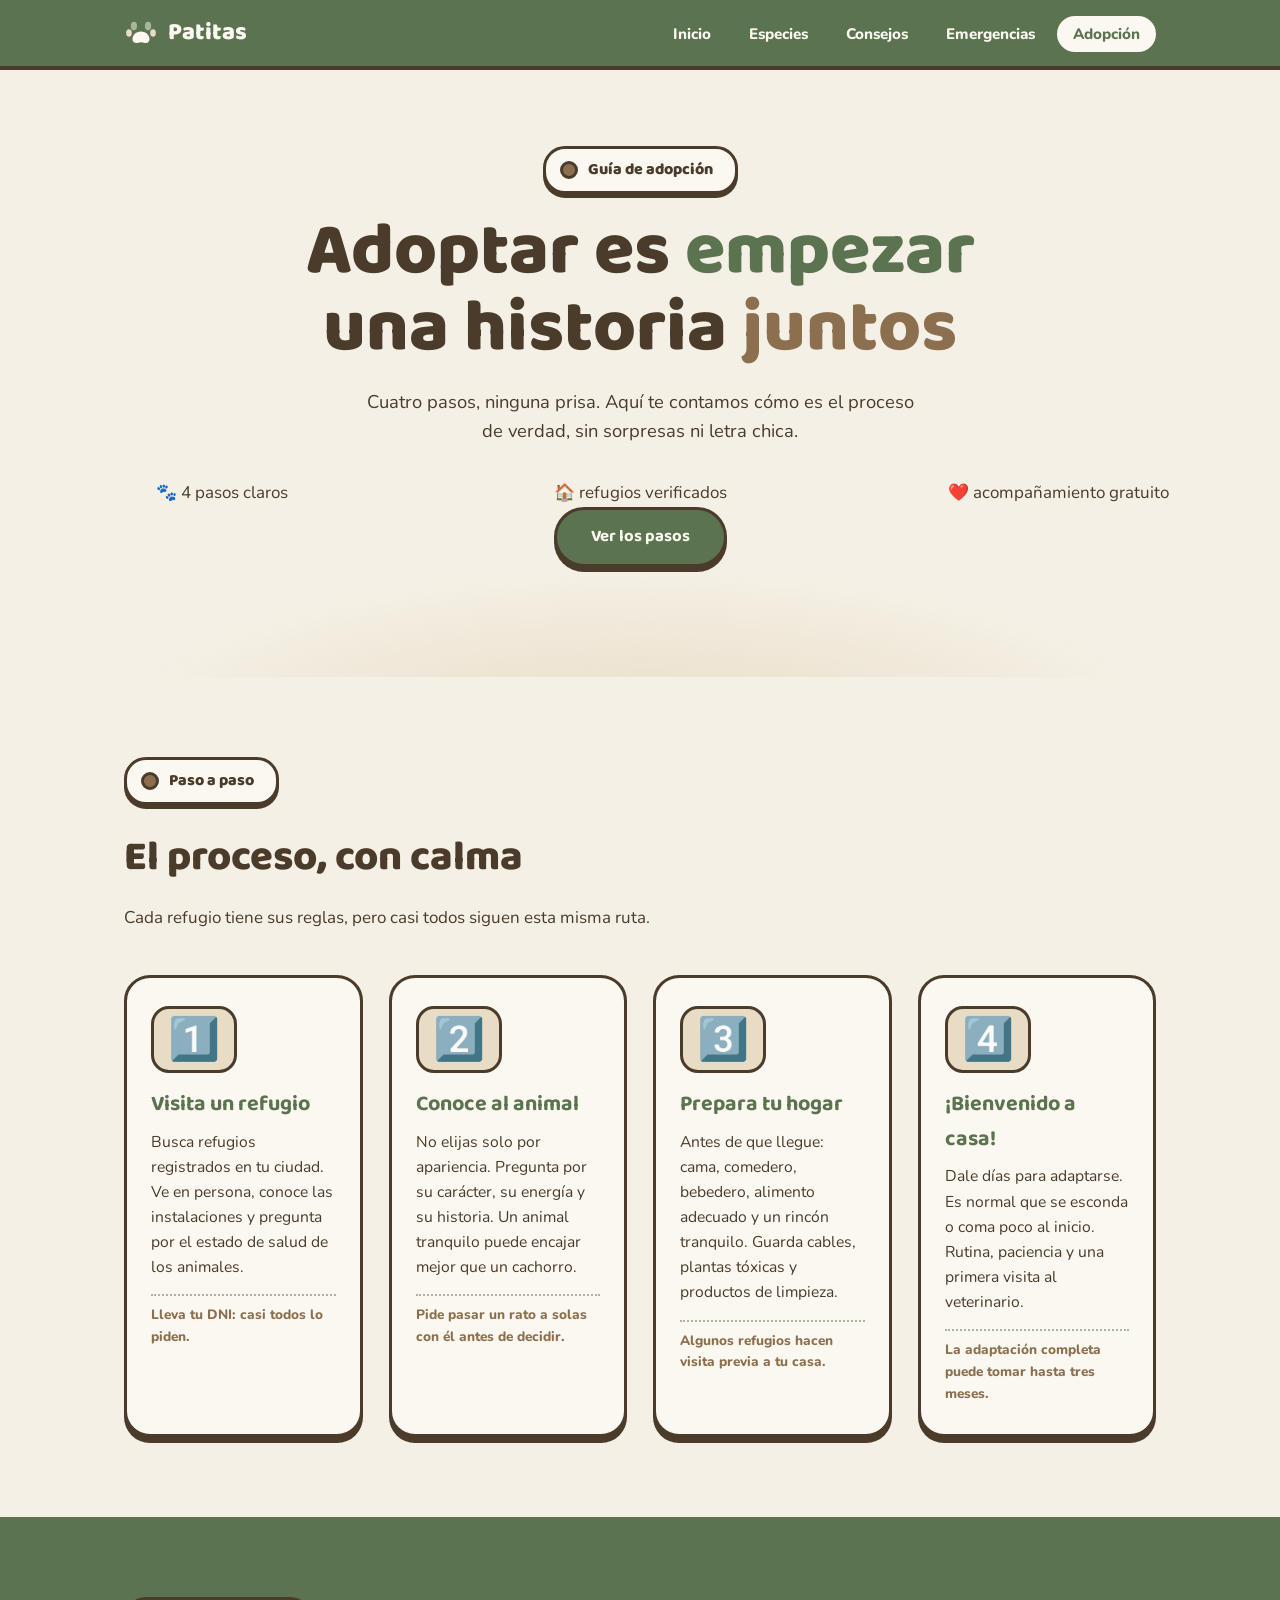
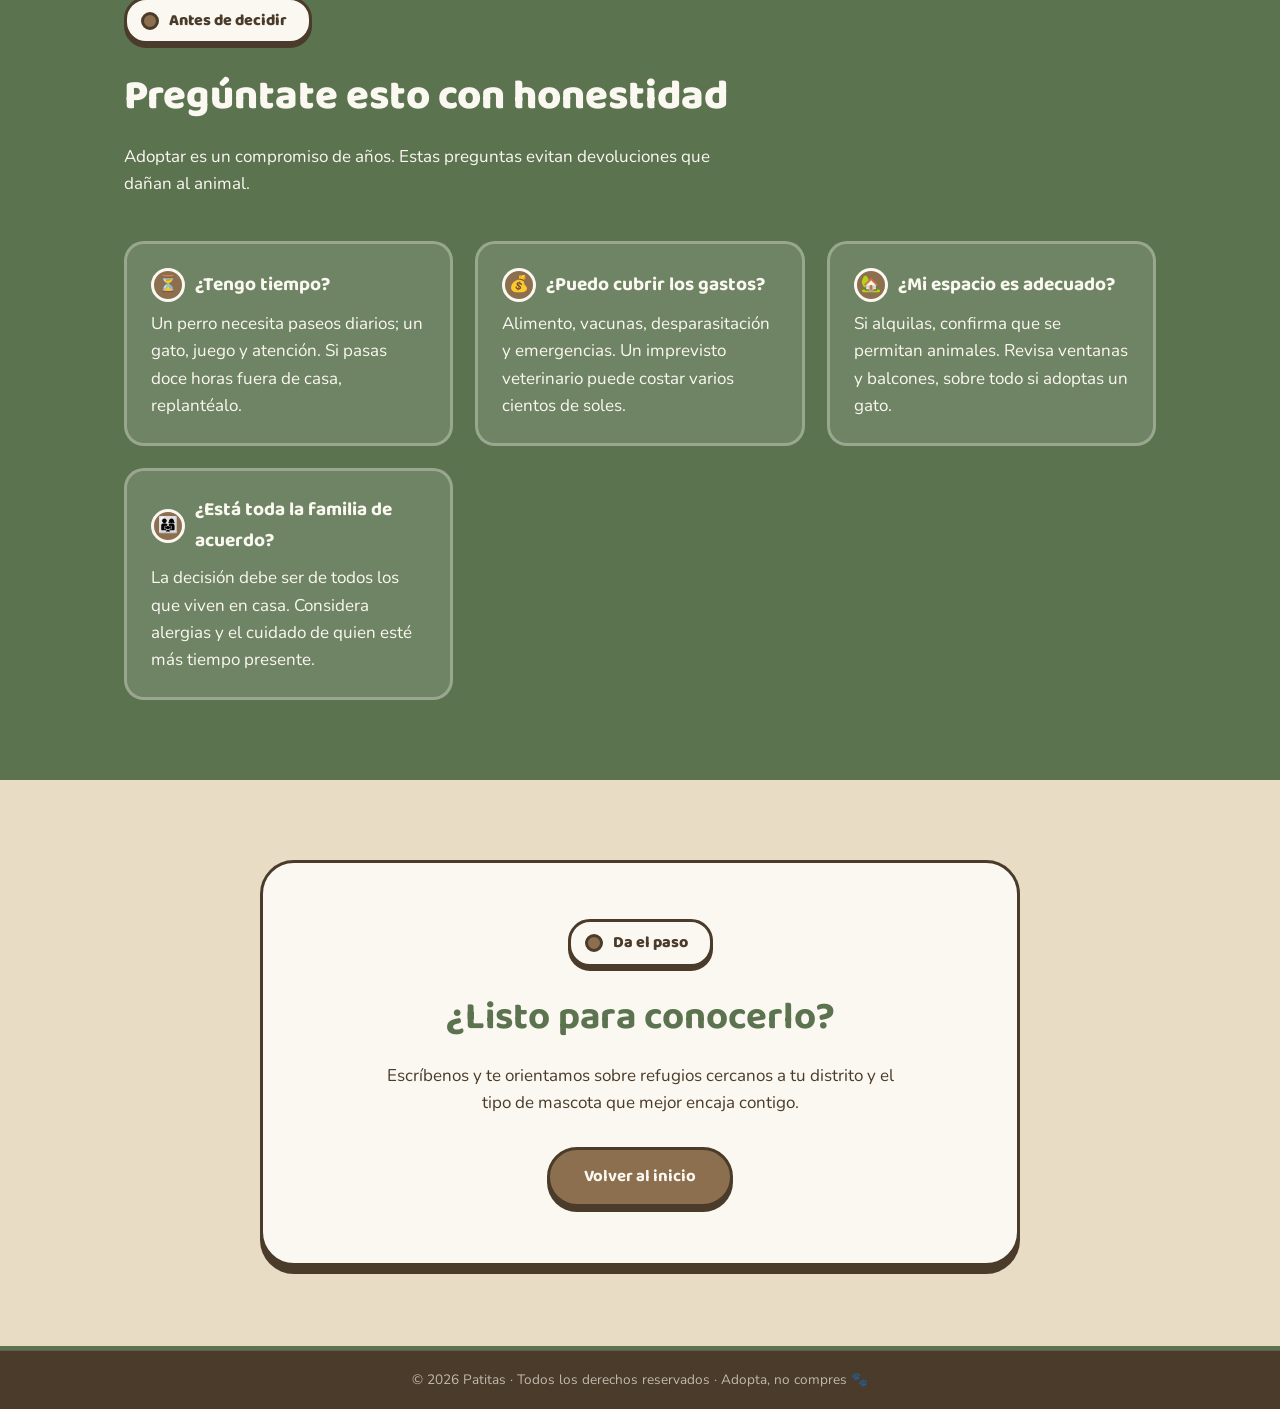
==== commit 4c3ef8ee: "feat: Agregar seccion principal con contenido" ====
--- a/adopcion.html
+++ b/adopcion.html
@@ -38,11 +38,16 @@
 <main>
 
   <section class="hero">
+    <span class="placa">Guía de adopción</span>
     <h1>Adoptar es <span class="musgo">empezar</span> una historia <span class="tierra">juntos</span></h1>
     <p>Cuatro pasos, ninguna prisa. Aquí te contamos cómo es el proceso de verdad, sin sorpresas ni letra chica.</p>
+    <div class="lista-consejos" style="margin-top: 1.5rem;">
+      <span class="dato">🐾 4 pasos claros</span>
+      <span class="dato">🏠 refugios verificados</span>
+      <span class="dato">❤️ acompañamiento gratuito</span>
+    </div>
     <a class="btn" href="#pasos">Ver los pasos</a>
   </section>
-
   <section id="pasos">
     <div class="contenedor">
       <span class="placa">Paso a paso</span>
